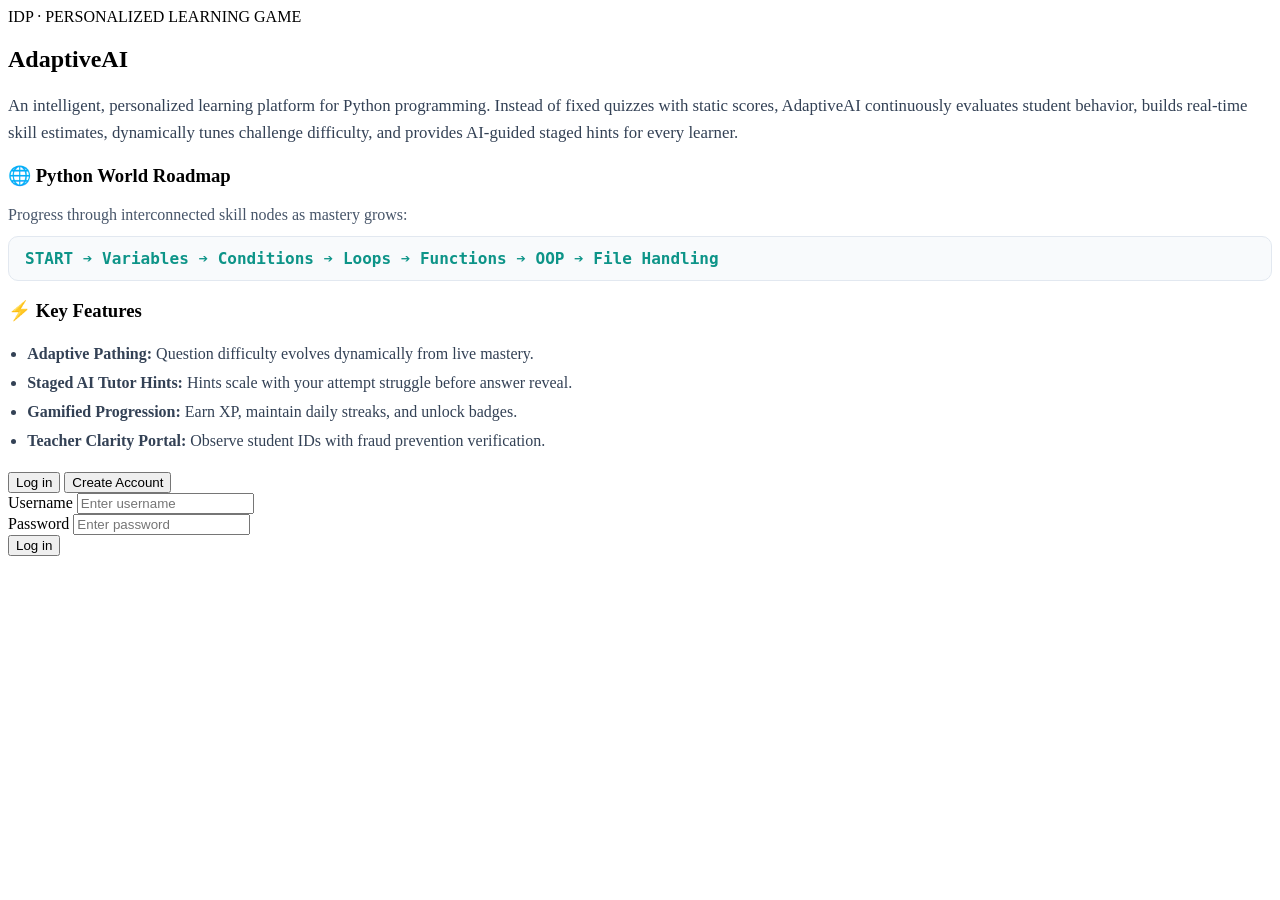
==== templates/index.html @ 8c57f939 "Fix GitHub Pages deployment with universal client-side engine" ====
<!DOCTYPE html>
<html lang="en">
<head>
  <meta charset="UTF-8" />
  <meta name="viewport" content="width=device-width, initial-scale=1.0" />
  <title>AdaptiveAI — Personalized Learning Platform</title>
  <link rel="stylesheet" href="./static/css/style.css" />
</head>
<body>
  <!-- Sidebar Navigation -->
  <aside class="sidebar" id="sidebar" style="display: none;">
    <div class="brand-logo">
      <div class="brand-icon">🎮</div>
      <div class="brand-text">
        <h2>AdaptiveAI</h2>
        <span>Personalized Learning</span>
      </div>
    </div>
    <ul class="nav-links">
      <li><a class="nav-item active" onclick="switchView('home')">🏠 Home</a></li>
      <li><a class="nav-item" onclick="switchView('play')">🎮 Play / Diagnostic</a></li>
      <li><a class="nav-item" onclick="switchView('skill_map')">🗺️ Skill Map</a></li>
      <li><a class="nav-item" onclick="switchView('dashboard')">📊 Student Dashboard</a></li>
      <li><a class="nav-item" onclick="switchView('leaderboard')">🏆 Leaderboard</a></li>
      <li id="nav-teacher-li" style="display: none;"><a class="nav-item" onclick="switchView('teacher')">👩‍🏫 Teacher View</a></li>
    </ul>
    <div class="sidebar-footer">
      <button class="btn btn-outline btn-block" onclick="logout()">Log out</button>
    </div>
  </aside>

  <!-- Main Content Wrapper -->
  <main class="main-wrapper">
    <div class="top-nav" id="topNav" style="display: none;">
      <div id="navUserBadge" style="font-weight: 700; color: var(--primary);"></div>
      <button class="btn btn-outline" onclick="logout()" style="padding: 0.4rem 0.9rem; font-size: 0.85rem;">Log out</button>
    </div>

    <div class="content-container">
      <!-- Unauthenticated View -->
      <section id="view-auth">
        <div class="grid-2">
          <!-- Left: Description -->
          <div>
            <div class="hero">
              <div class="kicker">IDP · PERSONALIZED LEARNING GAME</div>
              <h1>AdaptiveAI</h1>
              <p style="font-size: 1.05rem; line-height: 1.6; color: #334155;">
                An intelligent, personalized learning platform for Python programming. 
                Instead of fixed quizzes with static scores, AdaptiveAI continuously evaluates 
                student behavior, builds real-time skill estimates, dynamically tunes challenge 
                difficulty, and provides AI-guided staged hints for every learner.
              </p>
            </div>
            <div class="card">
              <h3>🌐 Python World Roadmap</h3>
              <p style="color: #475569; margin-bottom: 0.75rem;">Progress through interconnected skill nodes as mastery grows:</p>
              <div style="font-family: 'Fira Code', monospace; background: #F8FAFC; padding: 0.75rem 1rem; border-radius: 10px; border: 1px solid #E2E8F0; color: #0D9488; font-weight: 600;">
                START ➔ Variables ➔ Conditions ➔ Loops ➔ Functions ➔ OOP ➔ File Handling
              </div>
            </div>
            <div class="card">
              <h3>⚡ Key Features</h3>
              <ul style="color: #334155; line-height: 1.8; padding-left: 1.2rem;">
                <li><b>Adaptive Pathing:</b> Question difficulty evolves dynamically from live mastery.</li>
                <li><b>Staged AI Tutor Hints:</b> Hints scale with your attempt struggle before answer reveal.</li>
                <li><b>Gamified Progression:</b> Earn XP, maintain daily streaks, and unlock badges.</li>
                <li><b>Teacher Clarity Portal:</b> Observe student IDs with fraud prevention verification.</li>
              </ul>
            </div>
          </div>

          <!-- Right: Credentials & Verification -->
          <div>
            <div class="card">
              <div class="tab-header">
                <button class="tab-btn active" id="tabLoginBtn" onclick="switchAuthTab('login')">Log in</button>
                <button class="tab-btn" id="tabJoinBtn" onclick="switchAuthTab('join')">Create Account</button>
              </div>

              <!-- On-Screen Alert Box -->
              <div id="authAlertBox" style="display: none; margin-bottom: 1rem;"></div>

              <!-- Login Form -->
              <div id="tab-login-form">
                <div class="form-group">
                  <label>Username</label>
                  <input type="text" id="loginUsername" placeholder="Enter username" />
                </div>
                <div class="form-group">
                  <label>Password</label>
                  <input type="password" id="loginPassword" placeholder="Enter password" />
                </div>
                <button class="btn btn-primary btn-block" id="btnLogin" onclick="submitLogin()">Log in</button>
              </div>

              <!-- Register Form -->
              <div id="tab-join-form" style="display: none;">
                <div class="form-group">
                  <label>Account Role</label>
                  <select id="joinRole">
                    <option value="student">Student</option>
                    <option value="teacher">Teacher</option>
                    <option value="other">Other / Educator</option>
                  </select>
                </div>
                <div class="form-group">
                  <label>Pick a Username</label>
                  <input type="text" id="joinUsername" placeholder="Choose username" />
                </div>
                <div class="form-group">
                  <label>Pick a Password</label>
                  <input type="password" id="joinPassword" placeholder="Choose password" />
                </div>

                <div style="border-top: 1px solid var(--border); padding-top: 1rem; margin-top: 1rem;">
                  <label style="font-weight: 700; font-size: 0.9rem; margin-bottom: 0.5rem; display: block;">🛡️ Identity Verification (Fraud Prevention)</label>
                  <div style="display: flex; gap: 1rem; margin-bottom: 0.75rem;">
                    <label><input type="radio" name="verifyMethod" value="reg_num" checked onchange="toggleVerifyMethod()" /> University Registration No.</label>
                    <label><input type="radio" name="verifyMethod" value="id_card" onchange="toggleVerifyMethod()" /> Upload ID Card</label>
                  </div>
                  <div id="verifyRegBox" class="form-group">
                    <input type="text" id="joinRegNum" placeholder="e.g. REG-2024-99812" />
                  </div>
                  <div id="verifyCardBox" class="form-group" style="display: none;">
                    <input type="file" id="joinIdCardFile" accept="image/*,application/pdf" />
                  </div>
                </div>

                <button class="btn btn-primary btn-block" id="btnRegister" onclick="submitRegister()">Create Account</button>
              </div>
            </div>
          </div>
        </div>
      </section>

      <!-- Authenticated Views Container -->
      <section id="view-app" style="display: none;">
        <!-- HUD Header -->
        <div id="userHud" class="hud"></div>

        <!-- View 1: Home Dashboard -->
        <div id="subview-home">
          <div class="hero">
            <div class="kicker" id="homeKicker">WELCOME BACK</div>
            <h1 id="homeGreeting">Hello! 👋</h1>
            <p style="color: #334155;">Your personalized Python learning arena is ready. Select an option below or use the sidebar navigation to jump into action.</p>
          </div>
          <div class="grid-cols-2" id="homeCardsGrid"></div>
        </div>

        <!-- View 2: Play Mode & AI Doubt Chatbot -->
        <div id="subview-play" style="display: none;">
          <h2>🎮 Play Mode</h2>
          <div id="playQuestionContainer"></div>
        </div>

        <!-- View 3: Skill Map -->
        <div id="subview-skill_map" style="display: none;">
          <h2>🗺️ Python World Skill Tree</h2>
          <p style="color: var(--text-muted); margin-bottom: 1.5rem;">Nodes unlock after reaching mastery threshold in preceding topics.</p>
          <div id="skillMapNodes"></div>
        </div>

        <!-- View 4: Student Dashboard -->
        <div id="subview-dashboard" style="display: none;">
          <h2>📊 Student Analytics Dashboard</h2>
          <div id="studentDashboardContent"></div>
        </div>

        <!-- View 5: Leaderboard -->
        <div id="subview-leaderboard" style="display: none;">
          <h2>🏆 Arena Leaderboard</h2>
          <div id="leaderboardList" style="margin-top: 1rem;"></div>
        </div>

        <!-- View 6: Teacher View -->
        <div id="subview-teacher" style="display: none;">
          <h2>👩‍🏫 Teacher Dashboard & Student Performance Analyzer</h2>
          <p style="color: var(--text-muted); margin-bottom: 1.5rem;">Observe student progress via unique IDs, evaluate performance tiers, and intervene where support is needed.</p>

          <div class="card">
            <h3>📌 Add Student to Observation</h3>
            <div style="display: flex; gap: 1rem;">
              <input type="text" id="teacherClaimInput" placeholder="Enter Unique Student ID (e.g. STU-A1B2C3)" style="flex-grow: 1;" />
              <button class="btn btn-primary" onclick="claimStudent()">Add to Observation ➔</button>
            </div>
            <div id="claimFeedback" style="margin-top: 0.75rem;"></div>
          </div>

          <div id="teacherAnalyticsContent"></div>
        </div>
      </section>
    </div>
  </main>

  <script src="./static/js/app.js"></script>
</body>
</html>
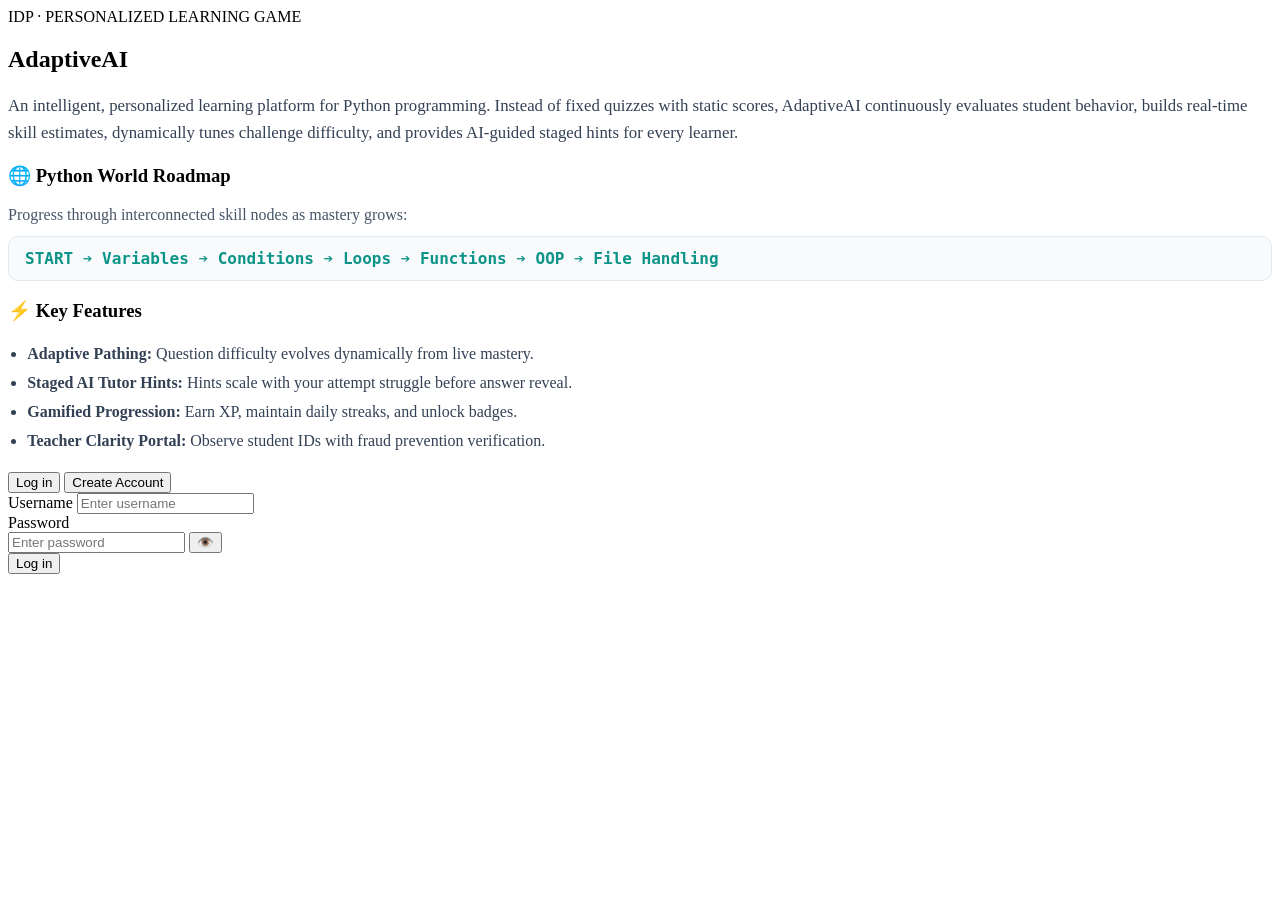
==== commit b2393d97: "Add password show/hide eye toggle button" ====
--- a/templates/index.html
+++ b/templates/index.html
@@ -89,7 +89,10 @@
                 </div>
                 <div class="form-group">
                   <label>Password</label>
-                  <input type="password" id="loginPassword" placeholder="Enter password" />
+                  <div class="password-wrapper">
+                    <input type="password" id="loginPassword" placeholder="Enter password" />
+                    <button type="button" class="btn-toggle-pwd" onclick="togglePasswordVisibility('loginPassword', this)" title="Show password">👁️</button>
+                  </div>
                 </div>
                 <button class="btn btn-primary btn-block" id="btnLogin" onclick="submitLogin()">Log in</button>
               </div>
@@ -110,7 +113,10 @@
                 </div>
                 <div class="form-group">
                   <label>Pick a Password</label>
-                  <input type="password" id="joinPassword" placeholder="Choose password" />
+                  <div class="password-wrapper">
+                    <input type="password" id="joinPassword" placeholder="Choose password" />
+                    <button type="button" class="btn-toggle-pwd" onclick="togglePasswordVisibility('joinPassword', this)" title="Show password">👁️</button>
+                  </div>
                 </div>
 
                 <div style="border-top: 1px solid var(--border); padding-top: 1rem; margin-top: 1rem;">
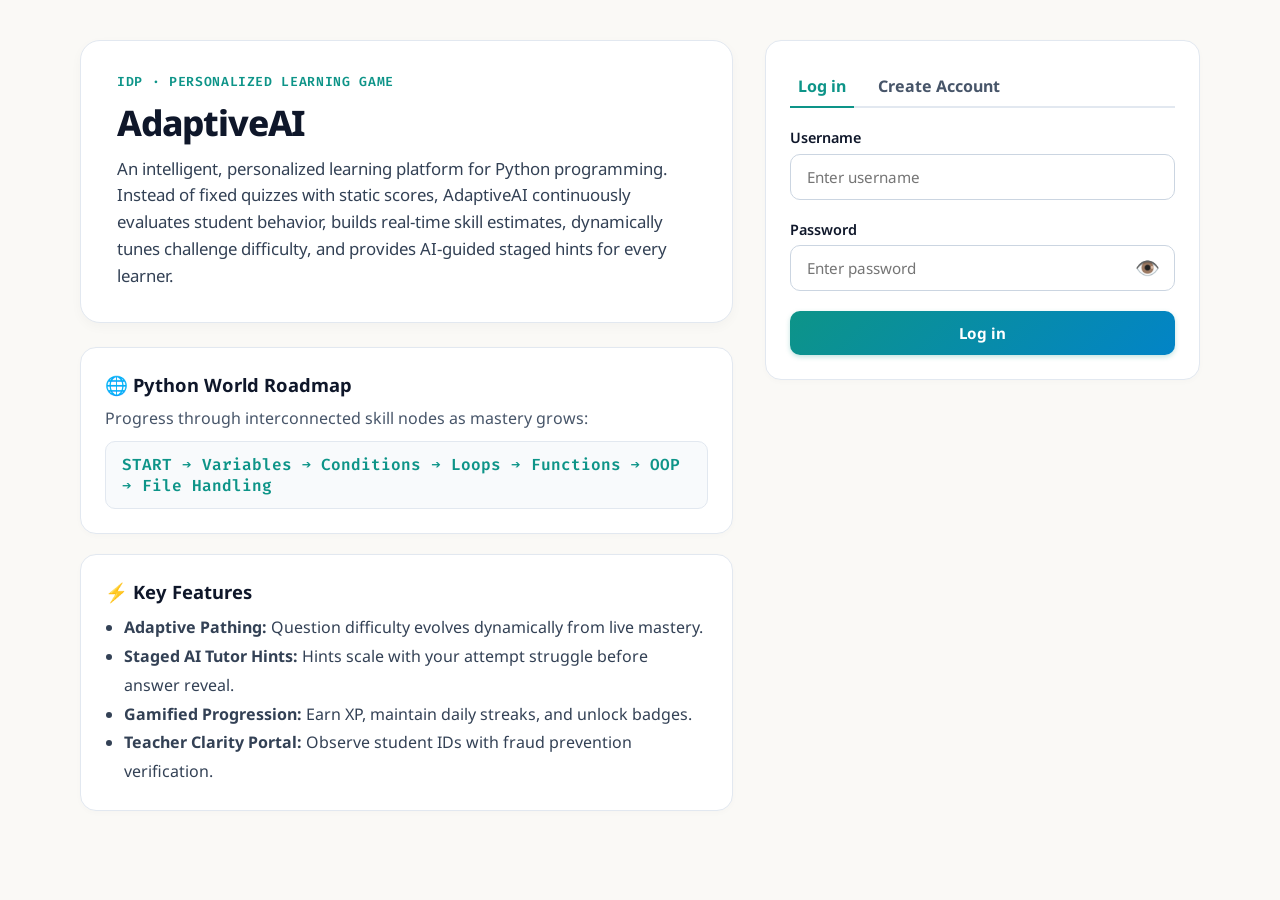
==== commit 802aaeaa: "Add self-contained inline password show/hide toggle with cache busting" ====
--- a/templates/index.html
+++ b/templates/index.html
@@ -4,7 +4,7 @@
   <meta charset="UTF-8" />
   <meta name="viewport" content="width=device-width, initial-scale=1.0" />
   <title>AdaptiveAI — Personalized Learning Platform</title>
-  <link rel="stylesheet" href="./static/css/style.css" />
+  <link rel="stylesheet" href="../static/css/style.css?v=2.1?v=2.1" />
 </head>
 <body>
   <!-- Sidebar Navigation -->
@@ -90,7 +90,10 @@
                 <div class="form-group">
                   <label>Password</label>
                   <div class="password-wrapper">
-                    <input type="password" id="loginPassword" placeholder="Enter password" />
+                    <div style="position: relative; display: flex; align-items: center; width: 100%;">
+                    <input type="password" id="loginPassword" placeholder="Enter password" style="width: 100%; padding-right: 2.8rem;" />
+                    <button type="button" class="btn-toggle-pwd" onclick="(function(b){ var i = document.getElementById('loginPassword'); if(i.type==='password'){ i.type='text'; b.innerHTML='🙈'; b.title='Hide password'; } else { i.type='password'; b.innerHTML='👁️'; b.title='Show password'; } })(this)" title="Show password" style="position: absolute; right: 0.75rem; background: none; border: none; cursor: pointer; font-size: 1.25rem; z-index: 10; padding: 0.2rem; user-select: none;">👁️</button>
+                  </div>
                     <button type="button" class="btn-toggle-pwd" onclick="togglePasswordVisibility('loginPassword', this)" title="Show password">👁️</button>
                   </div>
                 </div>
@@ -114,7 +117,10 @@
                 <div class="form-group">
                   <label>Pick a Password</label>
                   <div class="password-wrapper">
-                    <input type="password" id="joinPassword" placeholder="Choose password" />
+                    <div style="position: relative; display: flex; align-items: center; width: 100%;">
+                    <input type="password" id="joinPassword" placeholder="Choose password" style="width: 100%; padding-right: 2.8rem;" />
+                    <button type="button" class="btn-toggle-pwd" onclick="(function(b){ var i = document.getElementById('joinPassword'); if(i.type==='password'){ i.type='text'; b.innerHTML='🙈'; b.title='Hide password'; } else { i.type='password'; b.innerHTML='👁️'; b.title='Show password'; } })(this)" title="Show password" style="position: absolute; right: 0.75rem; background: none; border: none; cursor: pointer; font-size: 1.25rem; z-index: 10; padding: 0.2rem; user-select: none;">👁️</button>
+                  </div>
                     <button type="button" class="btn-toggle-pwd" onclick="togglePasswordVisibility('joinPassword', this)" title="Show password">👁️</button>
                   </div>
                 </div>
@@ -200,6 +206,6 @@
     </div>
   </main>
 
-  <script src="./static/js/app.js"></script>
+  <script src="../static/js/app.js?v=2.1?v=2.1"></script>
 </body>
 </html>
--- a/static/css/style.css
+++ b/static/css/style.css
@@ -0,0 +1,447 @@
+@import url('https://fonts.googleapis.com/css2?family=Noto+Sans:ital,wght@0,300;0,400;0,500;0,600;0,700;1,400;1,600&family=Fira+Code:wght@400;500;600&display=swap');
+
+:root {
+  --bg-color: #FAF9F6;
+  --card-bg: #FFFFFF;
+  --sidebar-bg: #F4F3EF;
+  --text-main: #0F172A;
+  --text-muted: #475569;
+  --primary: #0D9488;
+  --primary-hover: #0F766E;
+  --secondary: #0284C7;
+  --border: #E2E8F0;
+  --border-focus: #CBD5E1;
+}
+
+* {
+  box-sizing: border-box;
+  margin: 0;
+  padding: 0;
+}
+
+body {
+  background-color: var(--bg-color);
+  color: var(--text-main);
+  font-family: 'Noto Sans', sans-serif;
+  min-height: 100vh;
+  display: flex;
+}
+
+/* Sidebar */
+.sidebar {
+  width: 280px;
+  background-color: var(--sidebar-bg);
+  border-right: 1px solid var(--border);
+  padding: 1.5rem 1.25rem;
+  display: flex;
+  flex-direction: column;
+  flex-shrink: 0;
+  transition: all 0.2s ease;
+}
+
+.brand-logo {
+  display: flex;
+  align-items: center;
+  gap: 0.75rem;
+  padding-bottom: 1.25rem;
+  border-bottom: 1px solid var(--border);
+  margin-bottom: 1.5rem;
+}
+
+.brand-icon {
+  background: linear-gradient(135deg, var(--primary), var(--secondary));
+  width: 42px;
+  height: 42px;
+  border-radius: 10px;
+  display: flex;
+  align-items: center;
+  justify-content: center;
+  font-size: 1.4rem;
+  color: white;
+  box-shadow: 0 4px 10px rgba(13, 148, 136, 0.25);
+}
+
+.brand-text h2 {
+  font-size: 1.25rem;
+  font-weight: 800;
+  color: var(--text-main);
+  line-height: 1.1;
+  letter-spacing: -0.02em;
+}
+
+.brand-text span {
+  font-family: 'Fira Code', monospace;
+  font-size: 0.68rem;
+  color: var(--primary);
+  font-weight: 600;
+  text-transform: uppercase;
+  letter-spacing: 0.05em;
+}
+
+.nav-links {
+  list-style: none;
+  display: flex;
+  flex-direction: column;
+  gap: 0.4rem;
+  flex-grow: 1;
+}
+
+.nav-item {
+  display: flex;
+  align-items: center;
+  gap: 0.75rem;
+  padding: 0.7rem 1rem;
+  border-radius: 10px;
+  font-size: 0.95rem;
+  font-weight: 600;
+  color: var(--text-muted);
+  text-decoration: none;
+  cursor: pointer;
+  transition: all 0.15s ease;
+}
+
+.nav-item:hover, .nav-item.active {
+  background-color: #E7E5DF;
+  color: var(--primary);
+}
+
+.sidebar-footer {
+  padding-top: 1rem;
+  border-top: 1px solid var(--border);
+}
+
+/* Main Content Area */
+.main-wrapper {
+  flex-grow: 1;
+  display: flex;
+  flex-direction: column;
+  min-height: 100vh;
+  overflow-y: auto;
+}
+
+.top-nav {
+  background: rgba(250, 249, 246, 0.9);
+  backdrop-filter: blur(8px);
+  padding: 1rem 2.5rem;
+  border-bottom: 1px solid var(--border);
+  display: flex;
+  justify-content: space-between;
+  align-items: center;
+}
+
+.content-container {
+  padding: 2.5rem;
+  max-width: 1200px;
+  width: 100%;
+  margin: 0 auto;
+}
+
+/* Hero and Cards */
+.hero {
+  background: var(--card-bg);
+  border: 1px solid var(--border);
+  border-radius: 20px;
+  padding: 2rem 2.25rem;
+  margin-bottom: 1.5rem;
+  box-shadow: 0 4px 12px rgba(0, 0, 0, 0.03);
+}
+
+.kicker {
+  color: var(--primary);
+  font-family: 'Fira Code', monospace;
+  font-weight: 600;
+  font-size: 0.82rem;
+  letter-spacing: 0.05em;
+  text-transform: uppercase;
+  margin-bottom: 0.5rem;
+}
+
+.hero h1 {
+  font-size: 2.2rem;
+  font-weight: 800;
+  letter-spacing: -0.03em;
+  margin-bottom: 0.6rem;
+}
+
+.card {
+  background: var(--card-bg);
+  border: 1px solid var(--border);
+  border-radius: 16px;
+  padding: 1.5rem;
+  margin-bottom: 1.25rem;
+  box-shadow: 0 2px 6px rgba(0, 0, 0, 0.02);
+}
+
+.card h3 {
+  font-size: 1.15rem;
+  margin-bottom: 0.6rem;
+  font-weight: 700;
+}
+
+/* HUD chips */
+.hud {
+  display: flex;
+  gap: 0.75rem;
+  flex-wrap: wrap;
+  margin: 1rem 0 1.5rem;
+}
+
+.chip {
+  background: var(--card-bg);
+  border: 1px solid var(--border-focus);
+  border-radius: 999px;
+  padding: 0.4rem 1rem;
+  font-size: 0.88rem;
+  font-weight: 600;
+  color: var(--text-main);
+  box-shadow: 0 1px 3px rgba(0, 0, 0, 0.04);
+}
+
+/* Grid systems */
+.grid-2 {
+  display: grid;
+  grid-template-columns: 1.2fr 0.8fr;
+  gap: 2rem;
+}
+
+.grid-cols-2 {
+  display: grid;
+  grid-template-columns: repeat(2, 1fr);
+  gap: 1.25rem;
+}
+
+.grid-cols-3 {
+  display: grid;
+  grid-template-columns: repeat(3, 1fr);
+  gap: 1.25rem;
+}
+
+.grid-cols-4 {
+  display: grid;
+  grid-template-columns: repeat(4, 1fr);
+  gap: 1rem;
+}
+
+/* Forms and Inputs */
+.form-group {
+  margin-bottom: 1.25rem;
+}
+
+.form-group label {
+  display: block;
+  font-weight: 600;
+  font-size: 0.9rem;
+  margin-bottom: 0.4rem;
+  color: var(--text-main);
+}
+
+input[type="text"], input[type="password"], select {
+  width: 100%;
+  padding: 0.75rem 1rem;
+  background-color: var(--card-bg);
+  border: 1px solid var(--border-focus);
+  border-radius: 10px;
+  font-family: 'Noto Sans', sans-serif;
+  font-size: 0.95rem;
+  color: var(--text-main);
+  outline: none;
+  transition: border-color 0.15s ease;
+}
+
+input:focus, select:focus {
+  border-color: var(--primary);
+  box-shadow: 0 0 0 3px rgba(13, 148, 136, 0.15);
+}
+
+.btn {
+  display: inline-flex;
+  align-items: center;
+  justify-content: center;
+  padding: 0.75rem 1.5rem;
+  font-size: 0.95rem;
+  font-weight: 700;
+  font-family: 'Noto Sans', sans-serif;
+  border-radius: 10px;
+  border: none;
+  cursor: pointer;
+  transition: all 0.15s ease;
+  text-decoration: none;
+}
+
+.btn-primary {
+  background: linear-gradient(135deg, var(--primary) 0%, var(--secondary) 100%);
+  color: white;
+  box-shadow: 0 2px 5px rgba(13, 148, 136, 0.25);
+}
+
+.btn-primary:hover {
+  filter: brightness(1.08);
+  box-shadow: 0 4px 10px rgba(13, 148, 136, 0.35);
+}
+
+.btn-outline {
+  background: var(--card-bg);
+  border: 1px solid var(--border-focus);
+  color: var(--text-main);
+}
+
+.btn-outline:hover {
+  background: #F8FAFC;
+  border-color: var(--primary);
+}
+
+.btn-block {
+  width: 100%;
+}
+
+/* Tabs */
+.tab-header {
+  display: flex;
+  gap: 1rem;
+  border-bottom: 2px solid var(--border);
+  margin-bottom: 1.25rem;
+}
+
+.tab-btn {
+  background: none;
+  border: none;
+  padding: 0.6rem 0.5rem;
+  font-size: 1rem;
+  font-weight: 700;
+  color: var(--text-muted);
+  cursor: pointer;
+  position: relative;
+  font-family: 'Noto Sans', sans-serif;
+}
+
+.tab-btn.active {
+  color: var(--primary);
+}
+
+.tab-btn.active::after {
+  content: '';
+  position: absolute;
+  bottom: -2px;
+  left: 0;
+  right: 0;
+  height: 2px;
+  background-color: var(--primary);
+}
+
+/* Alerts */
+.alert {
+  padding: 1rem 1.25rem;
+  border-radius: 12px;
+  font-size: 0.95rem;
+  margin-bottom: 1rem;
+  display: flex;
+  align-items: center;
+  gap: 0.6rem;
+}
+
+.alert-success { background-color: #F0FDF4; border: 1px solid #BBF7D0; color: #166534; }
+.alert-warning { background-color: #FFFBEB; border: 1px solid #FDE68A; color: #92400E; }
+.alert-error { background-color: #FEF2F2; border: 1px solid #FECACA; color: #991B1B; }
+.alert-info { background-color: #EFF6FF; border: 1px solid #BFDBFE; color: #1E40AF; }
+
+/* Badges */
+.badge {
+  display: inline-block;
+  padding: 0.3rem 0.7rem;
+  border-radius: 8px;
+  font-size: 0.85rem;
+  font-weight: 600;
+}
+
+.badge-green { background: #F0FDF4; border: 1px solid #86EFAC; color: #166534; }
+.badge-yellow { background: #FEFCE8; border: 1px solid #FEF08A; color: #854D0E; }
+.badge-red { background: #FEF2F2; border: 1px solid #FECACA; color: #991B1B; }
+
+/* Progress bar */
+.progress-container {
+  width: 100%;
+  height: 10px;
+  background-color: var(--border);
+  border-radius: 999px;
+  overflow: hidden;
+  margin-top: 0.4rem;
+}
+
+.progress-bar {
+  height: 100%;
+  background: linear-gradient(90deg, var(--primary), var(--secondary));
+  border-radius: 999px;
+  transition: width 0.3s ease;
+}
+
+/* Chat container */
+.chat-box {
+  background: #F8FAFC;
+  border: 1px solid var(--border);
+  border-radius: 14px;
+  padding: 1rem;
+  max-height: 280px;
+  overflow-y: auto;
+  margin-bottom: 0.75rem;
+}
+
+.chat-msg {
+  padding: 0.6rem 0.9rem;
+  border-radius: 10px;
+  margin-bottom: 0.5rem;
+  font-size: 0.9rem;
+  line-height: 1.5;
+}
+
+.chat-msg.assistant {
+  background: #FFFFFF;
+  border: 1px solid var(--border);
+}
+
+.chat-msg.user {
+  background: #E0F2FE;
+  border: 1px solid #BAE6FD;
+  margin-left: 2rem;
+}
+
+@media (max-width: 900px) {
+  body { flex-direction: column; }
+  .sidebar { width: 100%; }
+  .grid-2, .grid-cols-4, .grid-cols-3, .grid-cols-2 { grid-template-columns: 1fr; }
+  .content-container { padding: 1.25rem; }
+}
+
+/* Password toggle eye icon styling */
+.password-wrapper {
+  position: relative;
+  display: flex;
+  align-items: center;
+  width: 100%;
+}
+
+.password-wrapper input {
+  width: 100%;
+  padding-right: 2.8rem !important;
+}
+
+.btn-toggle-pwd {
+  position: absolute;
+  right: 0.75rem;
+  background: none;
+  border: none;
+  cursor: pointer;
+  font-size: 1.15rem;
+  color: var(--text-muted);
+  display: flex;
+  align-items: center;
+  justify-content: center;
+  padding: 0.25rem;
+  user-select: none;
+  transition: transform 0.15s ease, opacity 0.15s ease;
+  z-index: 2;
+}
+
+.btn-toggle-pwd:hover {
+  transform: scale(1.15);
+  opacity: 0.85;
+}
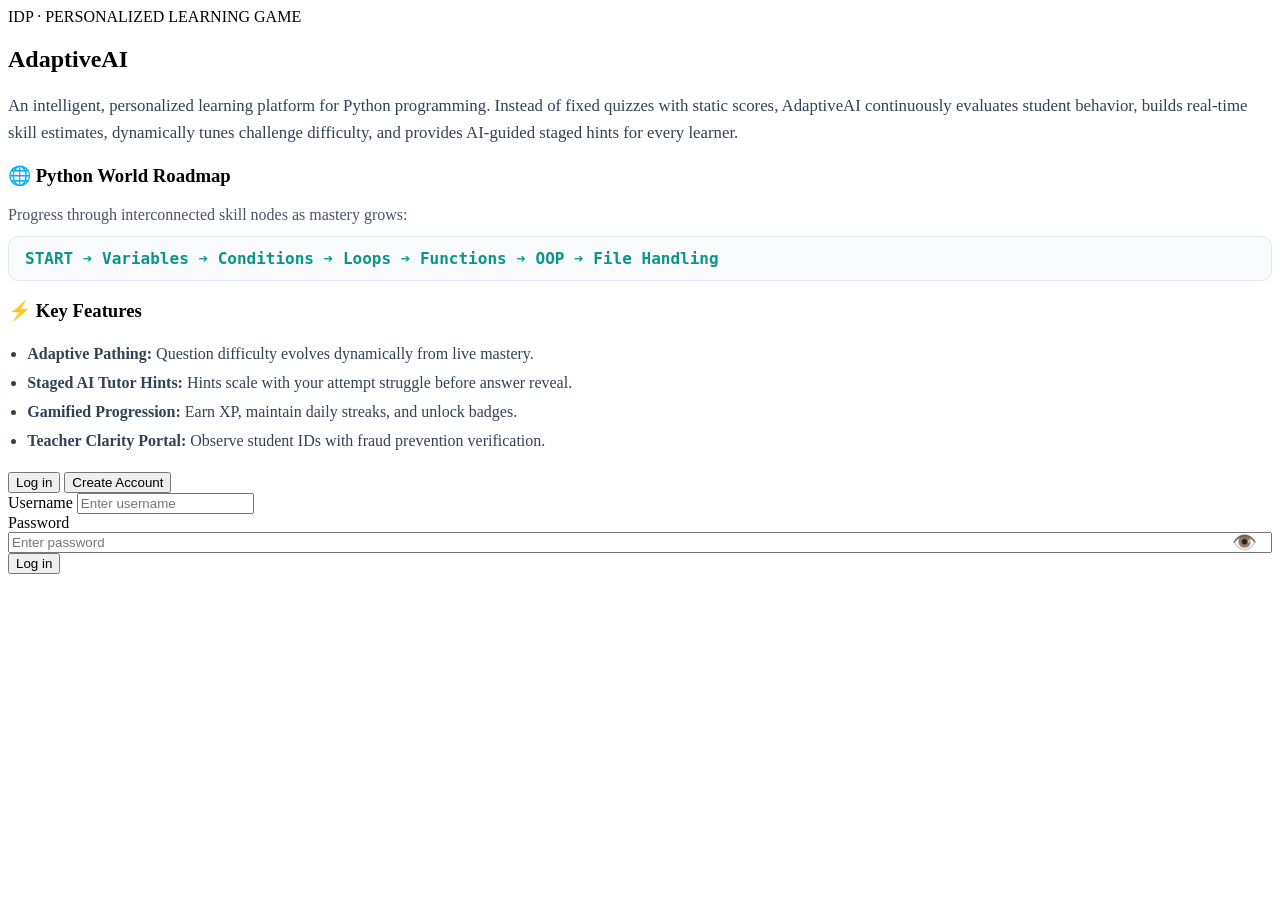
==== commit 9349e155: "Verified inline password toggle button for both forms" ====
--- a/templates/index.html
+++ b/templates/index.html
@@ -4,7 +4,7 @@
   <meta charset="UTF-8" />
   <meta name="viewport" content="width=device-width, initial-scale=1.0" />
   <title>AdaptiveAI — Personalized Learning Platform</title>
-  <link rel="stylesheet" href="../static/css/style.css?v=2.1?v=2.1" />
+  <link rel="stylesheet" href="./static/css/style.css?v=2.2" />
 </head>
 <body>
   <!-- Sidebar Navigation -->
@@ -89,12 +89,9 @@
                 </div>
                 <div class="form-group">
                   <label>Password</label>
-                  <div class="password-wrapper">
-                    <div style="position: relative; display: flex; align-items: center; width: 100%;">
+                  <div style="position: relative; display: flex; align-items: center; width: 100%;">
                     <input type="password" id="loginPassword" placeholder="Enter password" style="width: 100%; padding-right: 2.8rem;" />
                     <button type="button" class="btn-toggle-pwd" onclick="(function(b){ var i = document.getElementById('loginPassword'); if(i.type==='password'){ i.type='text'; b.innerHTML='🙈'; b.title='Hide password'; } else { i.type='password'; b.innerHTML='👁️'; b.title='Show password'; } })(this)" title="Show password" style="position: absolute; right: 0.75rem; background: none; border: none; cursor: pointer; font-size: 1.25rem; z-index: 10; padding: 0.2rem; user-select: none;">👁️</button>
-                  </div>
-                    <button type="button" class="btn-toggle-pwd" onclick="togglePasswordVisibility('loginPassword', this)" title="Show password">👁️</button>
                   </div>
                 </div>
                 <button class="btn btn-primary btn-block" id="btnLogin" onclick="submitLogin()">Log in</button>
@@ -116,12 +113,9 @@
                 </div>
                 <div class="form-group">
                   <label>Pick a Password</label>
-                  <div class="password-wrapper">
-                    <div style="position: relative; display: flex; align-items: center; width: 100%;">
+                  <div style="position: relative; display: flex; align-items: center; width: 100%;">
                     <input type="password" id="joinPassword" placeholder="Choose password" style="width: 100%; padding-right: 2.8rem;" />
                     <button type="button" class="btn-toggle-pwd" onclick="(function(b){ var i = document.getElementById('joinPassword'); if(i.type==='password'){ i.type='text'; b.innerHTML='🙈'; b.title='Hide password'; } else { i.type='password'; b.innerHTML='👁️'; b.title='Show password'; } })(this)" title="Show password" style="position: absolute; right: 0.75rem; background: none; border: none; cursor: pointer; font-size: 1.25rem; z-index: 10; padding: 0.2rem; user-select: none;">👁️</button>
-                  </div>
-                    <button type="button" class="btn-toggle-pwd" onclick="togglePasswordVisibility('joinPassword', this)" title="Show password">👁️</button>
                   </div>
                 </div>
 
@@ -206,6 +200,6 @@
     </div>
   </main>
 
-  <script src="../static/js/app.js?v=2.1?v=2.1"></script>
+  <script src="./static/js/app.js?v=2.2"></script>
 </body>
 </html>
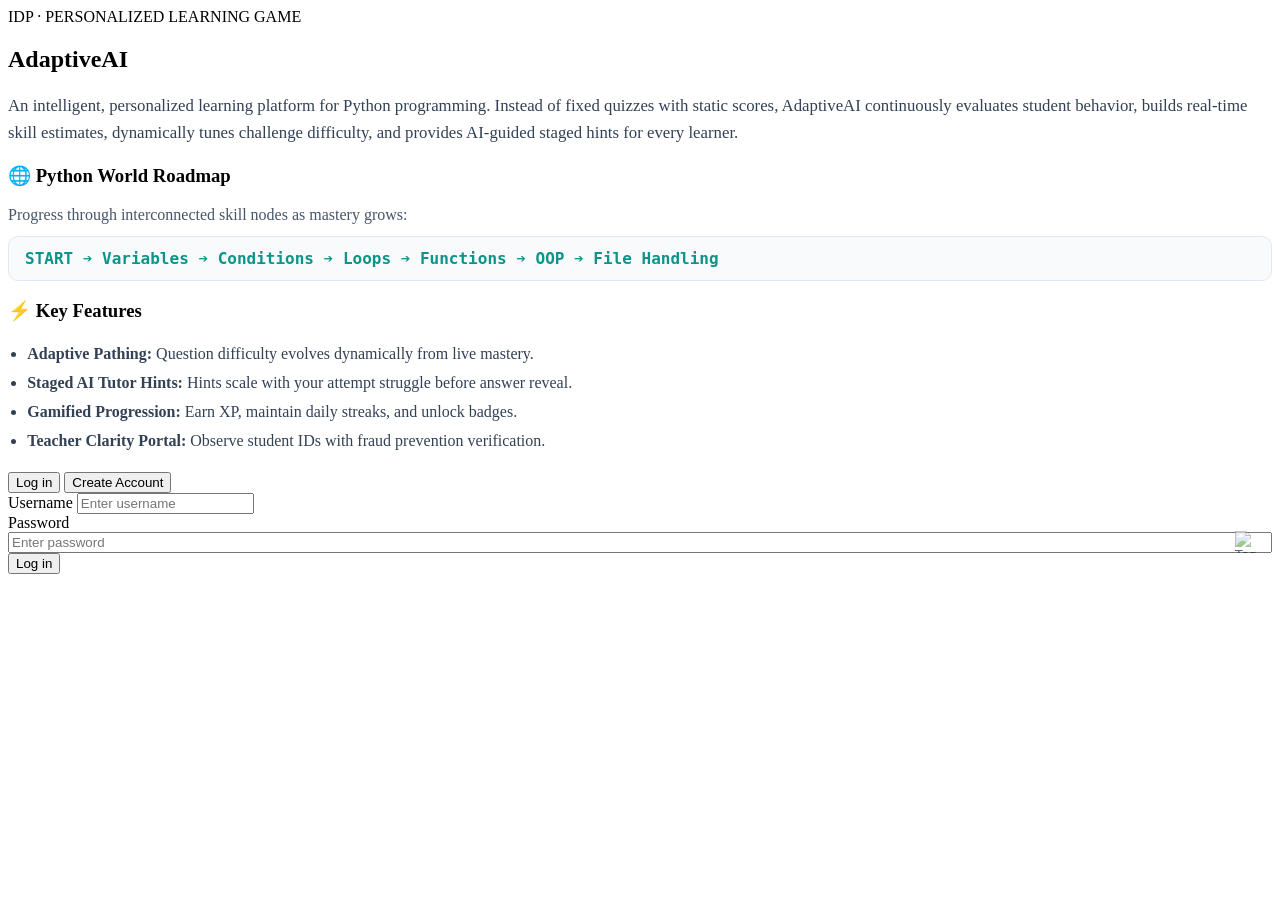
==== commit f25f1f5c: "Replace password eye icon with custom image asset" ====
--- a/templates/index.html
+++ b/templates/index.html
@@ -87,11 +87,13 @@
                   <label>Username</label>
                   <input type="text" id="loginUsername" placeholder="Enter username" />
                 </div>
-                <div class="form-group">
+                                <div class="form-group">
                   <label>Password</label>
                   <div style="position: relative; display: flex; align-items: center; width: 100%;">
                     <input type="password" id="loginPassword" placeholder="Enter password" style="width: 100%; padding-right: 2.8rem;" />
-                    <button type="button" class="btn-toggle-pwd" onclick="(function(b){ var i = document.getElementById('loginPassword'); if(i.type==='password'){ i.type='text'; b.innerHTML='🙈'; b.title='Hide password'; } else { i.type='password'; b.innerHTML='👁️'; b.title='Show password'; } })(this)" title="Show password" style="position: absolute; right: 0.75rem; background: none; border: none; cursor: pointer; font-size: 1.25rem; z-index: 10; padding: 0.2rem; user-select: none;">👁️</button>
+                    <button type="button" class="btn-toggle-pwd" onclick="togglePasswordVisibility('loginPassword', this)" title="Show/Hide password" style="position: absolute; right: 0.75rem; background: none; border: none; cursor: pointer; display: flex; align-items: center; justify-content: center; z-index: 10; padding: 0.2rem; user-select: none;">
+                      <img src="./static/images/eye.png" class="pwd-eye-icon" alt="Toggle Password" style="width: 22px; height: 22px; opacity: 0.6; transition: all 0.2s ease;" />
+                    </button>
                   </div>
                 </div>
                 <button class="btn btn-primary btn-block" id="btnLogin" onclick="submitLogin()">Log in</button>
@@ -111,11 +113,13 @@
                   <label>Pick a Username</label>
                   <input type="text" id="joinUsername" placeholder="Choose username" />
                 </div>
-                <div class="form-group">
+                                <div class="form-group">
                   <label>Pick a Password</label>
                   <div style="position: relative; display: flex; align-items: center; width: 100%;">
                     <input type="password" id="joinPassword" placeholder="Choose password" style="width: 100%; padding-right: 2.8rem;" />
-                    <button type="button" class="btn-toggle-pwd" onclick="(function(b){ var i = document.getElementById('joinPassword'); if(i.type==='password'){ i.type='text'; b.innerHTML='🙈'; b.title='Hide password'; } else { i.type='password'; b.innerHTML='👁️'; b.title='Show password'; } })(this)" title="Show password" style="position: absolute; right: 0.75rem; background: none; border: none; cursor: pointer; font-size: 1.25rem; z-index: 10; padding: 0.2rem; user-select: none;">👁️</button>
+                    <button type="button" class="btn-toggle-pwd" onclick="togglePasswordVisibility('joinPassword', this)" title="Show/Hide password" style="position: absolute; right: 0.75rem; background: none; border: none; cursor: pointer; display: flex; align-items: center; justify-content: center; z-index: 10; padding: 0.2rem; user-select: none;">
+                      <img src="./static/images/eye.png" class="pwd-eye-icon" alt="Toggle Password" style="width: 22px; height: 22px; opacity: 0.6; transition: all 0.2s ease;" />
+                    </button>
                   </div>
                 </div>
 
